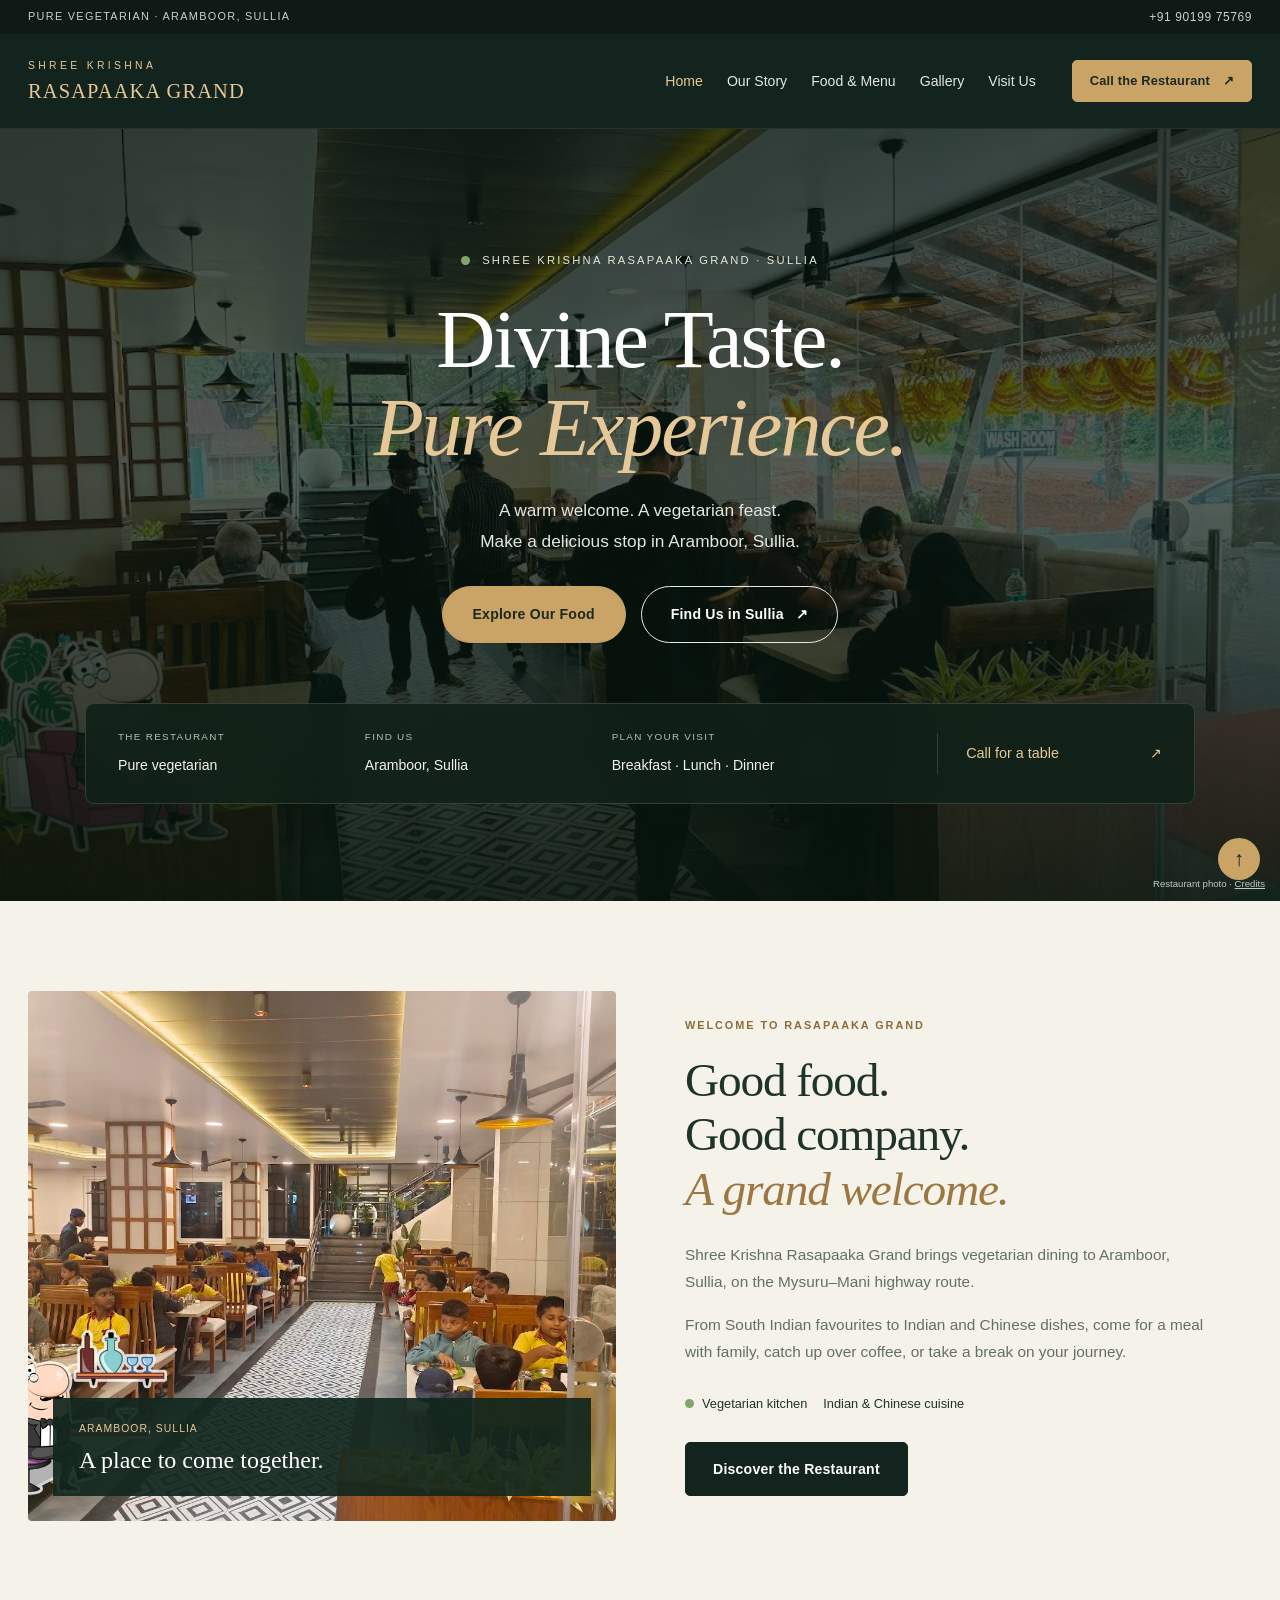
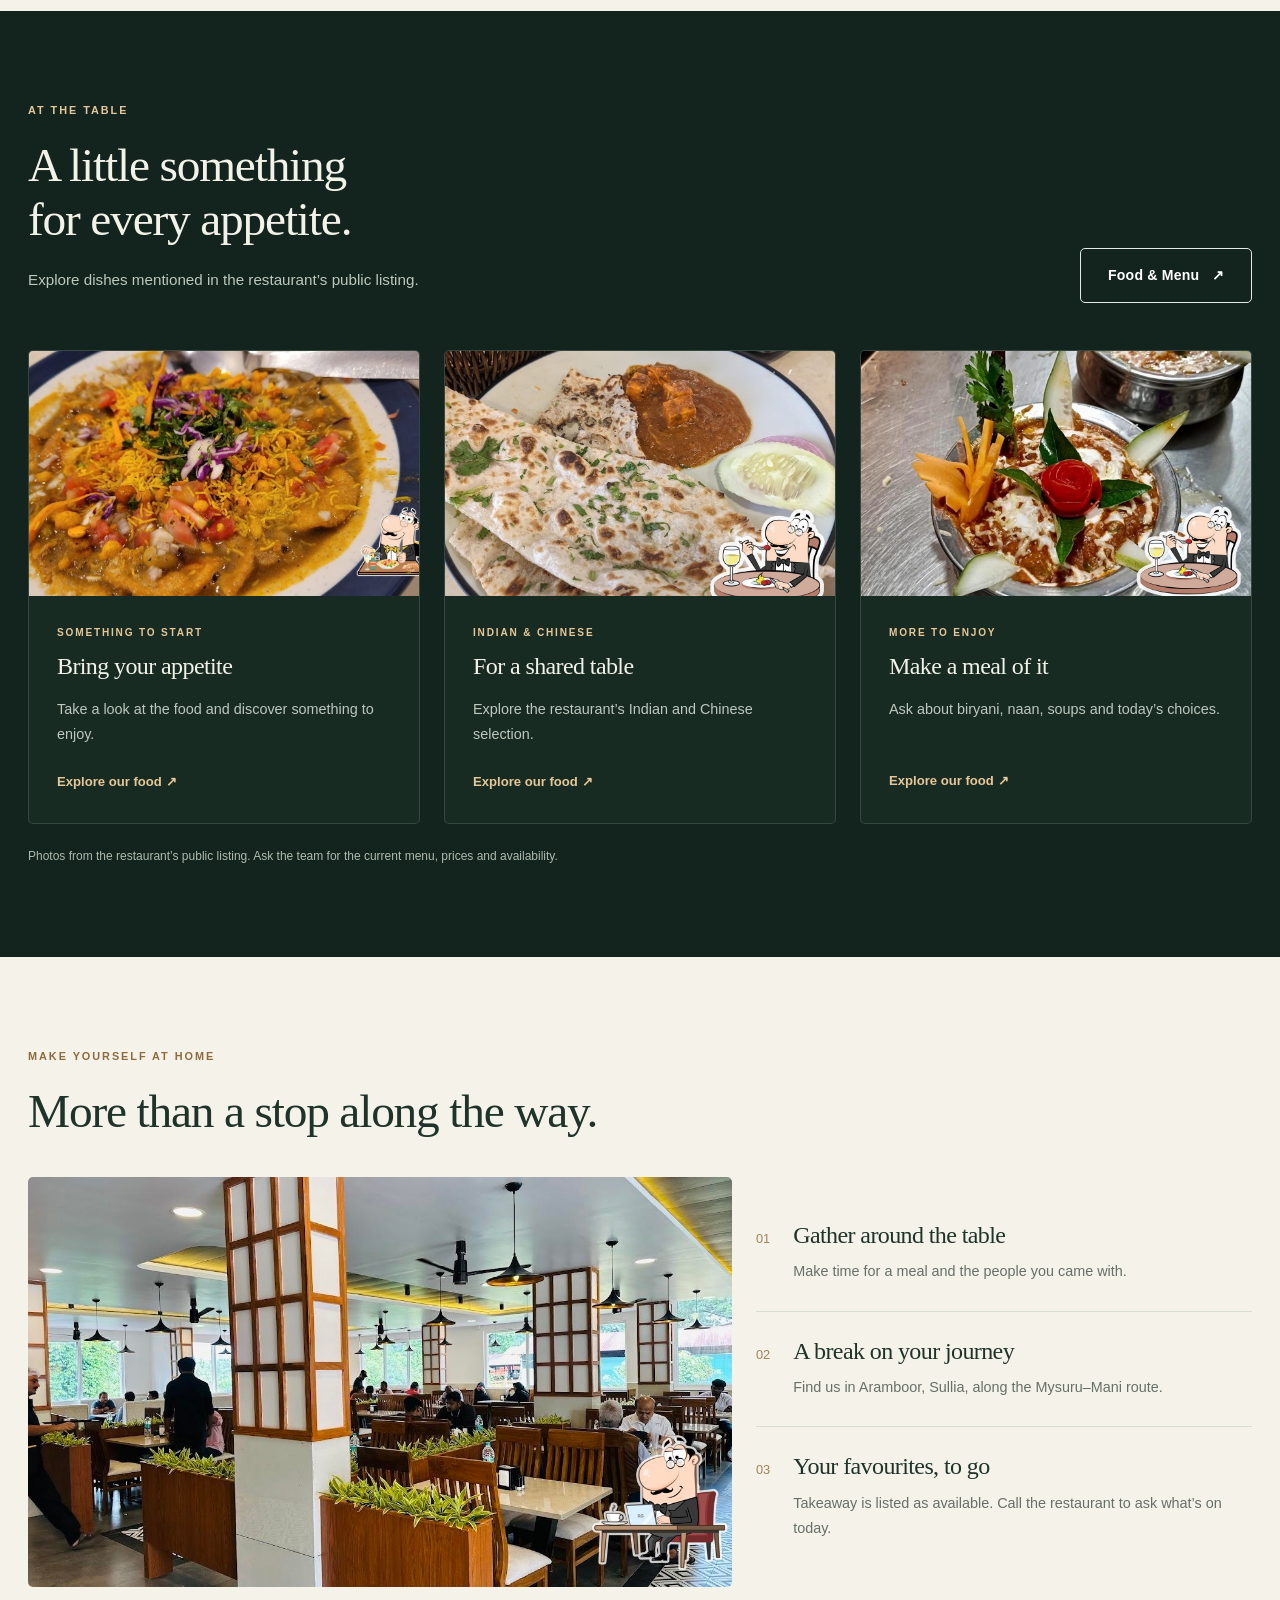
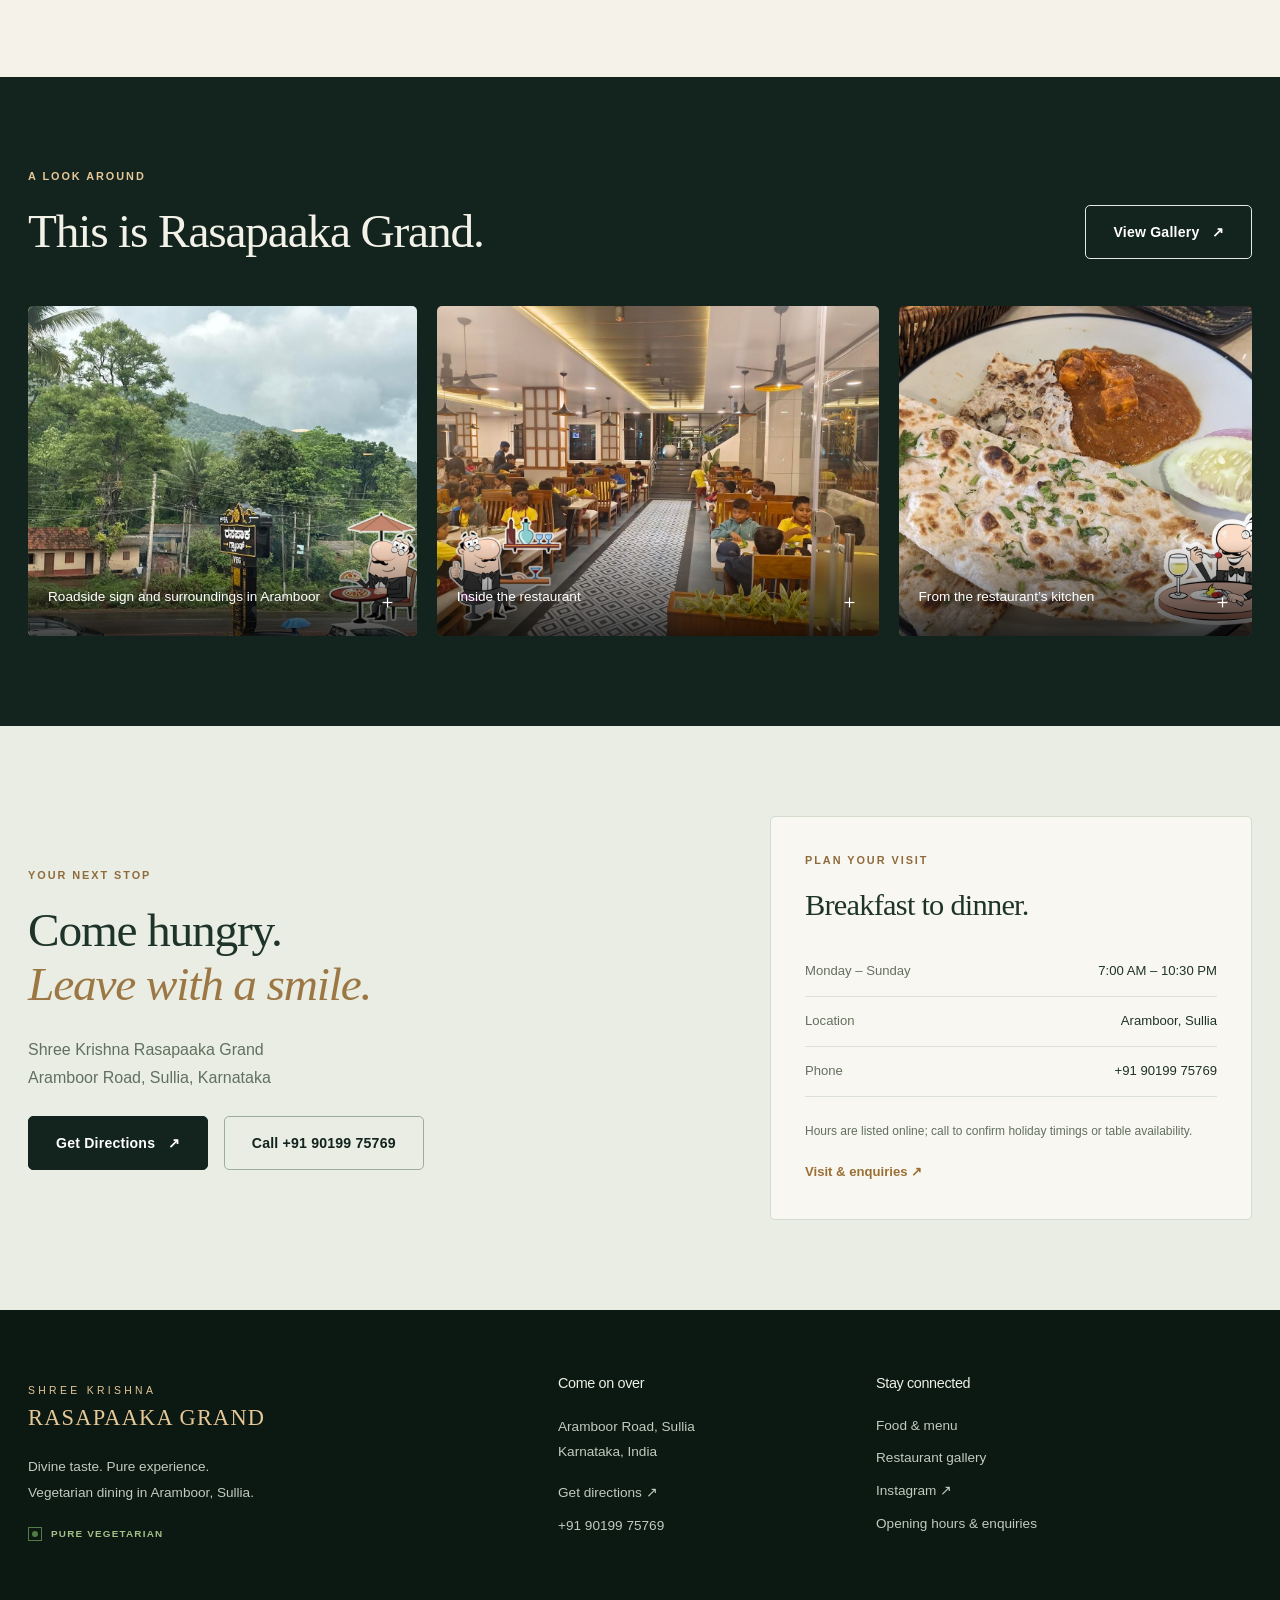
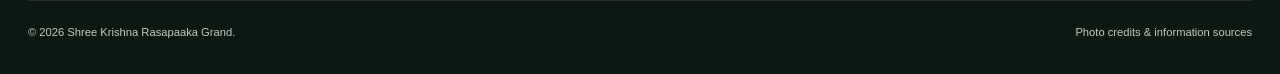
==== index.html @ e3b6c675 "Save Rasapaaka Grand website, original logo and pending corrections" ====
<!doctype html><html lang="en"><head><meta charset="utf-8"><meta name="viewport" content="width=device-width,initial-scale=1"><meta name="theme-color" content="#13231e"><meta name="description" content="Shree Krishna Rasapaaka Grand, a vegetarian restaurant in Aramboor, Sullia. Explore the food, see the restaurant and plan your visit. Call +91 90199 75769."><title>Home | Shree Krishna Rasapaaka Grand, Sullia</title><link rel="stylesheet" href="assets/vendor/bootstrap.min.css"><link rel="stylesheet" href="assets/css/style.css"><script type="application/ld+json">{"@context": "https://schema.org", "@type": "Restaurant", "name": "Shree Krishna Rasapaaka Grand", "telephone": "+919019975769", "address": {"@type": "PostalAddress", "streetAddress": "Aramboor Road", "addressLocality": "Sullia", "addressRegion": "Karnataka", "addressCountry": "IN"}, "servesCuisine": ["Vegetarian", "Indian", "Chinese"], "sameAs": ["https://www.instagram.com/rasapaakagrand/"]}</script></head><body id="top"><a class="skip-link" href="#main">Skip to content</a><div class="topline"><div class="container"><span>PURE VEGETARIAN · ARAMBOOR, SULLIA</span><a href="tel:+919019975769">+91 90199 75769</a></div></div><header><nav class="navbar navbar-expand-lg" aria-label="Main navigation"><div class="container"><a class="brand" href="index.html"><span>SHREE KRISHNA</span><strong>RASAPAAKA GRAND</strong></a><button class="navbar-toggler" type="button" data-bs-toggle="collapse" data-bs-target="#navigation" aria-controls="navigation" aria-expanded="false" aria-label="Toggle menu"><span></span><span></span><span></span></button><div class="collapse navbar-collapse" id="navigation"><ul class="navbar-nav ms-auto align-items-lg-center"><li class="nav-item"><a class="nav-link active" href="index.html" aria-current=page>Home</a></li><li class="nav-item"><a class="nav-link " href="index.html#about" >Our Story</a></li><li class="nav-item"><a class="nav-link " href="menu.html" >Food & Menu</a></li><li class="nav-item"><a class="nav-link " href="gallery.html" >Gallery</a></li><li class="nav-item"><a class="nav-link " href="visit.html" >Visit Us</a></li><li class="nav-item ms-lg-4"><a class="btn btn-gold nav-call" href="tel:+919019975769">Call the Restaurant <span aria-hidden="true">↗</span></a></li></ul></div></div></nav></header><main id="main"><section class="landing-hero" aria-labelledby="hero-heading"><div class="hero-shade"></div><div class="container hero-content"><span class="hero-eyebrow"><i class="veg-dot" aria-hidden="true"></i> SHREE KRISHNA RASAPAAKA GRAND · SULLIA</span><h1 id="hero-heading">Divine Taste.<br><em>Pure Experience.</em></h1><p>A warm welcome. A vegetarian feast.<br>Make a delicious stop in Aramboor, Sullia.</p><div class="hero-actions"><a class="btn btn-gold" href="menu.html">Explore Our Food</a><a class="btn btn-outline-light" href="https://www.google.com/maps/search/?api=1&query=SHREE+KRISHNA+RASAPAAKA+GRAND+Aramboor+Sullia">Find Us in Sullia &nbsp; ↗</a></div><div class="visit-strip"><div><small>THE RESTAURANT</small><strong>Pure vegetarian</strong></div><div><small>FIND US</small><strong>Aramboor, Sullia</strong></div><div><small>PLAN YOUR VISIT</small><strong>Breakfast · Lunch · Dinner</strong></div><a href="tel:+919019975769">Call for a table <span>↗</span></a></div></div><span class="hero-photo-credit">Restaurant photo · <a href="sources.html">Credits</a></span></section><section class="section paper" id="about"><div class="container"><div class="row align-items-center g-5"><div class="col-lg-6"><div class="story-photo"><img src="assets/img/interior.jpg" alt="Dining area at Shree Krishna Rasapaaka Grand" class="" loading="lazy"><span>ARAMBOOR, SULLIA<br><strong>A place to come together.</strong></span></div></div><div class="col-lg-6 story-copy"><span class="eyebrow">WELCOME TO RASAPAAKA GRAND</span><h2>Good food.<br>Good company.<br><em>A grand welcome.</em></h2><p>Shree Krishna Rasapaaka Grand brings vegetarian dining to Aramboor, Sullia, on the Mysuru–Mani highway route.</p><p>From South Indian favourites to Indian and Chinese dishes, come for a meal with family, catch up over coffee, or take a break on your journey.</p><div class="story-facts"><span><i class="veg-dot" aria-hidden="true"></i> Vegetarian kitchen</span><span>Indian & Chinese cuisine</span></div><a class="btn btn-dark-green" href="gallery.html">Discover the Restaurant</a></div></div></div></section><section class="section dark-section" id="food"><div class="container"><div class="section-top"><div class="section-heading"><span class="eyebrow">AT THE TABLE</span><h2>A little something<br>for every appetite.</h2><p>Explore dishes mentioned in the restaurant’s public listing.</p></div><a class="btn btn-outline-light" href="menu.html">Food & Menu &nbsp; ↗</a></div><div class="row g-4"><div class="col-md-4"><article class="food-card"><img src="assets/img/food1.jpg" alt="Food photographed at Rasapaaka Grand" class="" loading="lazy"><div><span class="eyebrow">SOMETHING TO START</span><h3>Bring your appetite</h3><p>Take a look at the food and discover something to enjoy.</p><a class="text-link" href="menu.html">Explore our food ↗</a></div></article></div><div class="col-md-4"><article class="food-card"><img src="assets/img/food2.jpg" alt="A dish served at Rasapaaka Grand" class="" loading="lazy"><div><span class="eyebrow">INDIAN & CHINESE</span><h3>For a shared table</h3><p>Explore the restaurant’s Indian and Chinese selection.</p><a class="text-link" href="menu.html">Explore our food ↗</a></div></article></div><div class="col-md-4"><article class="food-card"><img src="assets/img/food3.jpg" alt="A meal photographed at Rasapaaka Grand" class="" loading="lazy"><div><span class="eyebrow">MORE TO ENJOY</span><h3>Make a meal of it</h3><p>Ask about biryani, naan, soups and today’s choices.</p><a class="text-link" href="menu.html">Explore our food ↗</a></div></article></div></div><p class="subtle-note">Photos from the restaurant’s public listing. Ask the team for the current menu, prices and availability.</p></div></section><section class="section paper" id="experience"><div class="container"><div class="section-heading"><span class="eyebrow">MAKE YOURSELF AT HOME</span><h2>More than a stop along the way.</h2></div><div class="row g-4"><div class="col-lg-7"><img src="assets/img/interior-wide.jpg" alt="Seating and dining space at Rasapaaka Grand" class="experience-image" loading="lazy"></div><div class="col-lg-5 experience-list"><article><span>01</span><div><h3>Gather around the table</h3><p>Make time for a meal and the people you came with.</p></div></article><article><span>02</span><div><h3>A break on your journey</h3><p>Find us in Aramboor, Sullia, along the Mysuru–Mani route.</p></div></article><article><span>03</span><div><h3>Your favourites, to go</h3><p>Takeaway is listed as available. Call the restaurant to ask what’s on today.</p></div></article></div></div></div></section><section class="section dark-section"><div class="container"><div class="section-top"><div class="section-heading"><span class="eyebrow">A LOOK AROUND</span><h2>This is Rasapaaka Grand.</h2></div><a class="btn btn-outline-light" href="gallery.html">View Gallery &nbsp; ↗</a></div><div class="home-gallery"><button type="button" class="gallery-photo" data-photo="assets/img/exterior.jpg" data-caption="Roadside sign and surroundings in Aramboor" aria-label="Enlarge: Roadside sign and surroundings in Aramboor"><img src="assets/img/exterior.jpg" alt="Roadside sign and surroundings in Aramboor" class="" loading="lazy"><span>Roadside sign and surroundings in Aramboor<b aria-hidden="true">＋</b></span></button><button type="button" class="gallery-photo" data-photo="assets/img/interior.jpg" data-caption="Inside the restaurant" aria-label="Enlarge: Inside the restaurant"><img src="assets/img/interior.jpg" alt="Inside the restaurant" class="" loading="lazy"><span>Inside the restaurant<b aria-hidden="true">＋</b></span></button><button type="button" class="gallery-photo" data-photo="assets/img/food2.jpg" data-caption="From the restaurant’s kitchen" aria-label="Enlarge: From the restaurant’s kitchen"><img src="assets/img/food2.jpg" alt="From the restaurant’s kitchen" class="" loading="lazy"><span>From the restaurant’s kitchen<b aria-hidden="true">＋</b></span></button></div></div></section><section class="section visit-home" id="contact"><div class="container"><div class="row g-5 align-items-center"><div class="col-lg-7"><span class="eyebrow">YOUR NEXT STOP</span><h2>Come hungry.<br><em>Leave with a smile.</em></h2><p>Shree Krishna Rasapaaka Grand<br>Aramboor Road, Sullia, Karnataka</p><div class="d-flex gap-3 flex-wrap"><a class="btn btn-dark-green" href="https://www.google.com/maps/search/?api=1&query=SHREE+KRISHNA+RASAPAAKA+GRAND+Aramboor+Sullia">Get Directions &nbsp; ↗</a><a class="btn btn-outline-green" href="tel:+919019975769">Call +91 90199 75769</a></div></div><div class="col-lg-5"><div class="hours-card"><span class="eyebrow">PLAN YOUR VISIT</span><h3>Breakfast to dinner.</h3><dl><div><dt>Monday – Sunday</dt><dd>7:00 AM – 10:30 PM</dd></div><div><dt>Location</dt><dd>Aramboor, Sullia</dd></div><div><dt>Phone</dt><dd><a href="tel:+919019975769">+91 90199 75769</a></dd></div></dl><p>Hours are listed online; call to confirm holiday timings or table availability.</p><a class="text-link" href="visit.html">Visit & enquiries ↗</a></div></div></div></div></section></main><footer><div class="container"><div class="row g-5"><div class="col-lg-5"><a class="brand footer-brand" href="index.html"><span>SHREE KRISHNA</span><strong>RASAPAAKA GRAND</strong></a><p>Divine taste. Pure experience.<br>Vegetarian dining in Aramboor, Sullia.</p><span class="veg-label"><i aria-hidden="true"></i> PURE VEGETARIAN</span></div><div class="col-6 col-lg-3"><h2>Come on over</h2><p>Aramboor Road, Sullia<br>Karnataka, India</p><a href="https://www.google.com/maps/search/?api=1&query=SHREE+KRISHNA+RASAPAAKA+GRAND+Aramboor+Sullia" target="_blank" rel="noopener">Get directions ↗</a><a href="tel:+919019975769">+91 90199 75769</a></div><div class="col-6 col-lg-4"><h2>Stay connected</h2><a href="menu.html">Food & menu</a><a href="gallery.html">Restaurant gallery</a><a href="https://www.instagram.com/rasapaakagrand/" target="_blank" rel="noopener">Instagram ↗</a><a href="visit.html">Opening hours & enquiries</a></div></div><div class="footer-bottom"><span>© <span data-year></span> Shree Krishna Rasapaaka Grand.</span><a href="sources.html">Photo credits & information sources</a></div></div></footer><a class="back-top" href="#top" aria-label="Back to top">↑</a><div class="modal fade" id="galleryModal" tabindex="-1" aria-labelledby="galleryTitle" aria-hidden="true"><div class="modal-dialog modal-xl modal-dialog-centered"><div class="modal-content"><div class="modal-header"><h2 id="galleryTitle" class="modal-title fs-5">Restaurant gallery</h2><button class="btn-close btn-close-white" data-bs-dismiss="modal" aria-label="Close"></button></div><div class="modal-body"><img id="galleryFull" alt=""><p id="galleryCaption"></p></div></div></div></div><script src="assets/vendor/bootstrap.bundle.min.js"></script><script src="assets/js/main.js"></script></body></html>
---- assets/css/style.css ----
:root{--forest:#13231e;--deep:#101a16;--gold:#caa467;--gold-light:#e6c797;--paper:#f5f2e9;--ink:#1e3329;--muted:#69736d;--line:#d9ded5;--bs-body-font-family:Arial,Helvetica,sans-serif}html{scroll-behavior:smooth;scroll-padding-top:95px}body{font-size:16px;line-height:1.75;color:var(--ink);background:var(--paper)}h1,h2,h3{font-family:Georgia,'Times New Roman',serif;line-height:1.15;font-weight:400;letter-spacing:-.025em}h2{font-size:clamp(2.2rem,3.7vw,3.7rem)}h3{font-size:1.5rem}h1 em,h2 em{font-weight:400;color:#9c7744}a{color:inherit;text-decoration:none}a:hover{color:#a2773c}img{display:block;width:100%;object-fit:cover}button,a,input,select,textarea{touch-action:manipulation}a:focus-visible,button:focus-visible{outline:3px solid #caa467;outline-offset:5px}.container{max-width:1320px;padding-left:28px;padding-right:28px}.topline{background:#0f1915;color:#c9d1c9;font-size:.68rem;letter-spacing:.12em}.topline .container{display:flex;justify-content:space-between;align-items:center;min-height:34px}.topline a{font-size:.75rem;letter-spacing:.05em}header{position:sticky;top:0;z-index:1030;background:var(--forest);border-bottom:1px solid #ffffff13}.navbar{min-height:94px;padding:12px 0}.brand{display:inline-flex;flex-direction:column;flex-shrink:0;color:var(--gold-light)}.brand:hover{color:var(--gold-light)}.brand span{font-size:.65rem;letter-spacing:.32em;margin-bottom:3px}.brand strong{font-family:Georgia,serif;font-size:1.28rem;font-weight:400;letter-spacing:.055em;line-height:1.3}.nav-link{color:#e2e8e2!important;font-size:.88rem;margin:0 12px;padding:10px 0!important}.nav-link.active,.nav-link:hover{color:var(--gold-light)!important}.nav-call{padding:11px 17px!important;font-size:.8rem!important}.nav-call span{margin-left:9px}.navbar-toggler{border:1px solid #caa46780;border-radius:4px;padding:9px}.navbar-toggler span{width:24px;height:2px;display:block;background:var(--gold-light);margin:5px 0}.btn{padding:16px 27px;border-radius:5px;font-size:.88rem;font-weight:600;line-height:1.45;letter-spacing:.015em;transition:transform .2s,background .2s}.btn:hover{transform:translateY(-2px)}.btn-gold{color:#1c291e;background:var(--gold);border:1px solid var(--gold)}.btn-gold:hover{color:#112118;background:var(--gold-light);border-color:var(--gold-light)}.btn-outline-light{border:1px solid #e5e9e4;color:#fff}.btn-outline-light:hover{background:var(--paper);color:var(--forest)}.btn-dark-green{background:var(--forest);color:white;border:1px solid var(--forest)}.btn-dark-green:hover{background:#2b4b39;color:white}.btn-outline-green{border:1px solid #9eac9f;color:var(--forest)}.btn-outline-green:hover{background:var(--forest);color:white}.landing-hero{position:relative;background:url('../img/hero.jpg') center 46%/cover;min-height:720px;min-height:calc(100svh - 128px);display:flex;align-items:center;padding:65px 0 45px;color:white}.hero-shade{position:absolute;inset:0;background:linear-gradient(180deg,#07150dc4,#07150daa 45%,#07150de8)}.hero-content{position:relative;text-align:center}.hero-eyebrow{display:inline-flex;gap:12px;align-items:center;color:#e4e8da;font-size:.7rem;letter-spacing:.2em}.veg-dot{display:inline-block;width:9px;height:9px;border-radius:50%;background:#83a46c;flex-shrink:0}.landing-hero h1{font-size:clamp(3.5rem,6.4vw,6.2rem);margin:22px 0 24px;line-height:1.07}.landing-hero h1 em{color:var(--gold-light)}.landing-hero p{font-size:1.08rem;color:#e2e6df;line-height:1.8}.hero-actions{display:flex;justify-content:center;gap:15px;flex-wrap:wrap;margin-top:29px}.hero-actions .btn{border-radius:40px;min-width:184px;padding:17px 29px}.visit-strip{background:#112118e8;backdrop-filter:blur(12px);border:1px solid #ffffff23;border-radius:9px;margin:60px auto 0;display:grid;grid-template-columns:1fr 1fr 1.35fr 1fr;max-width:1110px;text-align:left;padding:24px 32px;gap:22px;align-items:center}.visit-strip small{display:block;color:#b4c0b6;letter-spacing:.13em;font-size:.62rem;margin-bottom:6px}.visit-strip strong{font-size:.88rem;font-weight:400;color:#f1f3ed}.visit-strip>a{display:flex;justify-content:space-between;gap:15px;align-items:center;color:var(--gold-light);border-left:1px solid #ffffff25;padding:8px 0 8px 28px;font-size:.9rem}.hero-photo-credit{position:absolute;right:15px;bottom:8px;font-size:.6rem;color:#c1c9c0}.hero-photo-credit a{text-decoration:underline}.section{padding:90px 0}.paper{background:var(--paper)}.eyebrow{display:block;color:#8e6b3d;font-size:.68rem;font-weight:600;letter-spacing:.18em;margin-bottom:18px}.story-photo{position:relative}.story-photo>img{height:530px;border-radius:4px}.story-photo>span{position:absolute;bottom:25px;left:25px;right:25px;background:#12261eeb;color:#e6c797;padding:22px 26px;font-size:.65rem;letter-spacing:.1em}.story-photo strong{display:block;color:#fff;font:400 1.5rem Georgia,serif;letter-spacing:0;margin-top:9px}.story-copy{padding-left:45px}.story-copy h2{margin-bottom:26px}.story-copy p{color:#637066;font-size:.96rem;max-width:520px}.story-facts{display:flex;flex-wrap:wrap;gap:16px;margin:27px 0;font-size:.8rem}.story-facts span{display:flex;align-items:center;gap:8px}.dark-section{background:var(--forest);color:#f3f2e9}.dark-section .eyebrow{color:var(--gold-light)}.dark-section p{color:#bdc8be}.section-top{display:flex;justify-content:space-between;gap:25px;align-items:end;margin-bottom:40px}.section-top .btn{flex-shrink:0;margin-bottom:7px}.section-heading{margin-bottom:38px}.section-top .section-heading{margin:0}.section-heading p{max-width:620px;margin-top:20px;font-size:.95rem}.food-card{border:1px solid #ffffff20;border-radius:5px;overflow:hidden;height:100%;background:#182b22}.food-card>img{height:245px}.food-card>div{padding:28px}.food-card .eyebrow{font-size:.63rem;margin-bottom:12px}.food-card p{font-size:.9rem;min-height:3.4em;margin:16px 0 20px}.text-link{font-size:.82rem;font-weight:600;color:#9a7035}.dark-section .text-link{color:var(--gold-light)}.subtle-note{font-size:.75rem!important;margin:22px 0 0;color:#aebbb0!important}.experience-image{height:410px;border-radius:5px}.experience-list{display:flex;flex-direction:column;justify-content:center}.experience-list article{display:flex;gap:23px;padding:26px 0;border-bottom:1px solid var(--line)}.experience-list article:last-child{border:0}.experience-list article>span{color:#a38456;font-size:.8rem;margin-top:6px}.experience-list p{font-size:.9rem;color:#657068;margin:10px 0 0}.experience-list h3{font-size:1.5rem}.home-gallery{display:grid;grid-template-columns:1.1fr 1.25fr 1fr;gap:20px}.gallery-photo{display:block;width:100%;height:330px;padding:0;border:0;border-radius:5px;overflow:hidden;position:relative;background:var(--forest)}.gallery-photo img{height:100%;transition:transform .3s}.gallery-photo:hover img{transform:scale(1.03)}.gallery-photo>span{position:absolute;inset:auto 0 0;padding:45px 20px 18px;background:linear-gradient(transparent,#000b);color:white;font-size:.85rem;display:flex;justify-content:space-between;gap:14px;text-align:left}.gallery-photo b{font-size:1.2rem;font-weight:400}.gallery-cell .gallery-photo{height:315px}.visit-home{background:#e9ede3}.visit-home p{color:#62705f;margin:24px 0}.hours-card{background:#f8f7f1;border:1px solid #d4dccd;padding:34px;border-radius:5px}.hours-card h3{font-size:1.9rem}.hours-card dl{margin:24px 0}.hours-card dl>div{padding:13px 0;border-bottom:1px solid #dce1d5;display:flex;justify-content:space-between;gap:14px;font-size:.82rem}.hours-card dt{font-weight:400;color:#64705f}.hours-card dd{text-align:right;margin:0}.hours-card p{font-size:.75rem;margin:15px 0}.inner-hero{background:var(--forest);color:white;padding:67px 0 75px}.inner-hero .eyebrow{color:var(--gold-light)}.inner-hero h1{font-size:clamp(2.9rem,5vw,5rem);max-width:950px;margin-bottom:25px}.inner-hero p{color:#c0cbbf;max-width:700px;font-size:1rem;margin-bottom:0}.menu-intro{max-width:720px}.menu-intro h2{font-size:2.6rem}.menu-intro p{color:#657163;margin:22px 0}.filter-bar{display:flex;gap:8px;flex-wrap:wrap;margin:30px 0}.filter-button{background:none;border:1px solid #ced6c9;padding:10px 20px;border-radius:30px;font-size:.83rem;color:var(--forest)}.filter-button.active{background:var(--forest);border-color:var(--forest);color:white}.menu-item{background:#fffefa;border:1px solid #dfe3d9;padding:28px;height:100%;border-radius:5px}.menu-item h3{font-size:1.8rem;margin:16px 0}.menu-item p{color:#697265;font-size:.9rem;margin:0}.veg-label{display:inline-flex;align-items:center;gap:9px;font-size:.62rem;font-weight:600;letter-spacing:.12em;color:#658355}.veg-label i{display:inline-block;width:14px;height:14px;border:1px solid #527c44;position:relative}.veg-label i:after{content:'';position:absolute;width:6px;height:6px;inset:3px;background:#527c44;border-radius:50%}.menu-contact{display:flex;align-items:center;justify-content:space-between;gap:25px;margin-top:38px;padding:30px;background:#e8ecdf;border-radius:5px}.menu-contact p{font-size:.9rem;color:#61705d;margin:10px 0 0}.menu-contact .btn{flex-shrink:0}.photo-note{font-size:.78rem;color:#6a7366;margin:28px 0 0}.photo-note a{text-decoration:underline}.phone-display{font-size:1.5rem;color:#7d5c2c}.visit-hours{margin-top:30px;border-top:1px solid #d4dccc;padding-top:25px}.visit-hours h3{font-size:1.35rem}.visit-hours p{margin:12px 0 0}.visit-hours small{color:#68755f;font-size:.75rem}.location-photo{display:block;position:relative}.location-photo img{height:430px;border-radius:5px}.location-photo>span{position:absolute;bottom:0;left:0;right:0;background:#13231ef0;color:white;padding:22px;display:flex;justify-content:space-between;gap:10px;font-size:.78rem}.location-photo b{font-weight:400;color:var(--gold-light)}.enquiry-panel{padding:30px;border:1px solid #ffffff29;border-radius:7px;background:#1a2c22}.enquiry-panel label{font-size:.82rem;display:block;margin:0 0 8px;color:#e5eade}.form-control,.form-select{min-height:49px;font-size:.9rem;border-color:#5e6c5d;background-color:#112119;color:white;color-scheme:dark}.form-select{--bs-form-select-bg-img:url("data:image/svg+xml,%3csvg xmlns='http://www.w3.org/2000/svg' viewBox='0 0 16 16'%3e%3cpath fill='none' stroke='%23ddd' stroke-linecap='round' stroke-linejoin='round' stroke-width='2' d='m2 5 6 6 6-6'/%3e%3c/svg%3e")}.form-control:focus,.form-select:focus{background:#112119;color:white;border-color:var(--gold);box-shadow:0 0 0 .15rem #caa46733}#enquiryResult:not(:empty){padding:15px;border-left:3px solid var(--gold);background:#caa46715;margin-top:18px;color:#d9e3d4;font-size:.85rem}.reading-width{max-width:900px}.reading-width h2{font-size:2rem}.reading-width p{font-size:1rem;color:#64705e}.reading-width a{text-decoration:underline}.modal-content{background:var(--forest);color:white}.modal-header{border-color:#ffffff25}.modal-body img{max-height:72vh;object-fit:contain}.modal-body p{font-size:.85rem;margin:15px 0 0;color:#c5d0c0}footer{background:#0c1912;color:#c1cbbf;padding:65px 0 0}.footer-brand{margin-bottom:22px}.footer-brand strong{font-size:1.4rem}footer p{font-size:.85rem;line-height:1.9}footer h2{font-family:Arial,sans-serif;font-size:.9rem;color:#edf0e5;margin-bottom:22px}footer a:not(.brand){display:block;font-size:.85rem;margin-bottom:9px}footer a:hover{color:var(--gold-light)}footer .veg-label{color:#a4bf89}.footer-bottom{border-top:1px solid #ffffff19;display:flex;justify-content:space-between;gap:20px;margin-top:50px;padding:22px 0;font-size:.7rem}.footer-bottom a{font-size:.7rem!important}.back-top{position:fixed;bottom:20px;right:20px;background:var(--gold);color:var(--forest);width:42px;height:42px;display:grid;place-items:center;border-radius:50%;z-index:50;font-size:1.3rem}.skip-link{position:fixed;top:-70px;left:15px;padding:10px 15px;background:var(--gold);z-index:2000}.skip-link:focus{top:10px}[hidden]{display:none!important}
@media(min-width:1600px){.container{max-width:1480px}.landing-hero h1{font-size:7rem}.hero-content{padding-top:15px}.visit-strip{margin-top:75px}.story-photo>img{height:550px}}
@media(max-width:1199px){.nav-link{margin:0 8px;font-size:.8rem}.brand strong{font-size:1.08rem}.nav-call{font-size:.7rem!important;padding:10px 12px!important}.visit-strip{padding:23px;gap:18px}.story-copy{padding-left:24px}}
@media(max-width:991px){.navbar{min-height:80px}.navbar-collapse{padding:20px 0;max-height:calc(100dvh - 90px);overflow:auto}.nav-link{font-size:1rem;margin:0;padding:11px 0!important}.nav-call{font-size:.9rem!important;margin-top:10px}.brand strong{font-size:1.25rem}.landing-hero{min-height:calc(100svh - 114px);padding-top:65px}.landing-hero h1{font-size:5rem}.visit-strip{grid-template-columns:1fr 1fr;margin-top:50px;gap:23px}.visit-strip>a{border-left:none;padding:0}.section{padding:65px 0}.story-photo>img{height:410px}.story-copy{padding-left:12px}.story-copy h2{font-size:3rem}.food-card>img{height:185px}.food-card>div{padding:20px}.food-card h3{font-size:1.35rem}.experience-image{height:400px}.home-gallery{gap:12px}.home-gallery .gallery-photo{height:275px}.section-top{align-items:start}.section-top h2{font-size:2.6rem}.section-top .btn{margin-top:30px}}
@media(max-width:575px){.container{padding-left:20px;padding-right:20px}.topline{font-size:.52rem;letter-spacing:.045em}.topline a{font-size:.65rem}.topline .container{min-height:30px}.brand span{font-size:.57rem}.brand strong{font-size:1.09rem}.navbar{min-height:75px}.landing-hero{min-height:calc(100svh - 105px);padding:47px 0 39px;background-position:45% center}.hero-eyebrow{font-size:.57rem;letter-spacing:.085em;gap:8px}.landing-hero h1{font-size:3.55rem;margin:25px 0}.landing-hero p{font-size:.94rem}.hero-actions{gap:10px;margin-top:24px}.hero-actions .btn{padding:14px 16px;font-size:.77rem;min-width:0;flex:1}.visit-strip{padding:21px 18px;gap:19px 15px;margin-top:34px}.visit-strip small{font-size:.54rem;letter-spacing:.08em}.visit-strip strong{font-size:.74rem}.visit-strip>a{font-size:.78rem}.hero-photo-credit{font-size:.52rem}.section{padding:50px 0}h2,.story-copy h2{font-size:2.65rem}.story-photo>img{height:365px}.story-photo>span{left:15px;right:15px;bottom:15px;padding:18px}.story-photo strong{font-size:1.25rem}.story-copy{padding-left:12px}.story-copy p{font-size:.95rem}.section-top{display:block;margin-bottom:28px}.section-top .btn{margin-top:20px}.section-top h2{font-size:2.6rem}.food-card>img{height:235px}.food-card>div{padding:25px}.food-card h3{font-size:1.6rem}.food-card p{min-height:0}.experience-image{height:270px}.experience-list article{padding:20px 0}.home-gallery{grid-template-columns:1fr}.home-gallery .gallery-photo{height:280px}.hours-card{padding:26px}.hours-card dl>div{font-size:.76rem}.inner-hero{padding:46px 0 50px}.inner-hero h1{font-size:2.9rem}.inner-hero p{font-size:.94rem}.filter-bar{gap:7px}.filter-button{padding:8px 14px;font-size:.77rem}.menu-contact{display:block;padding:25px}.menu-contact .btn{margin-top:20px}.location-photo img{height:340px}.location-photo>span{font-size:.66rem;padding:18px}.enquiry-panel{padding:22px}.gallery-cell .gallery-photo{height:295px}.footer-brand strong{font-size:1.3rem}.footer-bottom{display:block;margin-top:35px}.footer-bottom a{margin-top:10px}.back-top{width:38px;height:38px;right:12px;bottom:12px}}
@media(prefers-reduced-motion:reduce){html{scroll-behavior:auto}*{transition:none!important}}
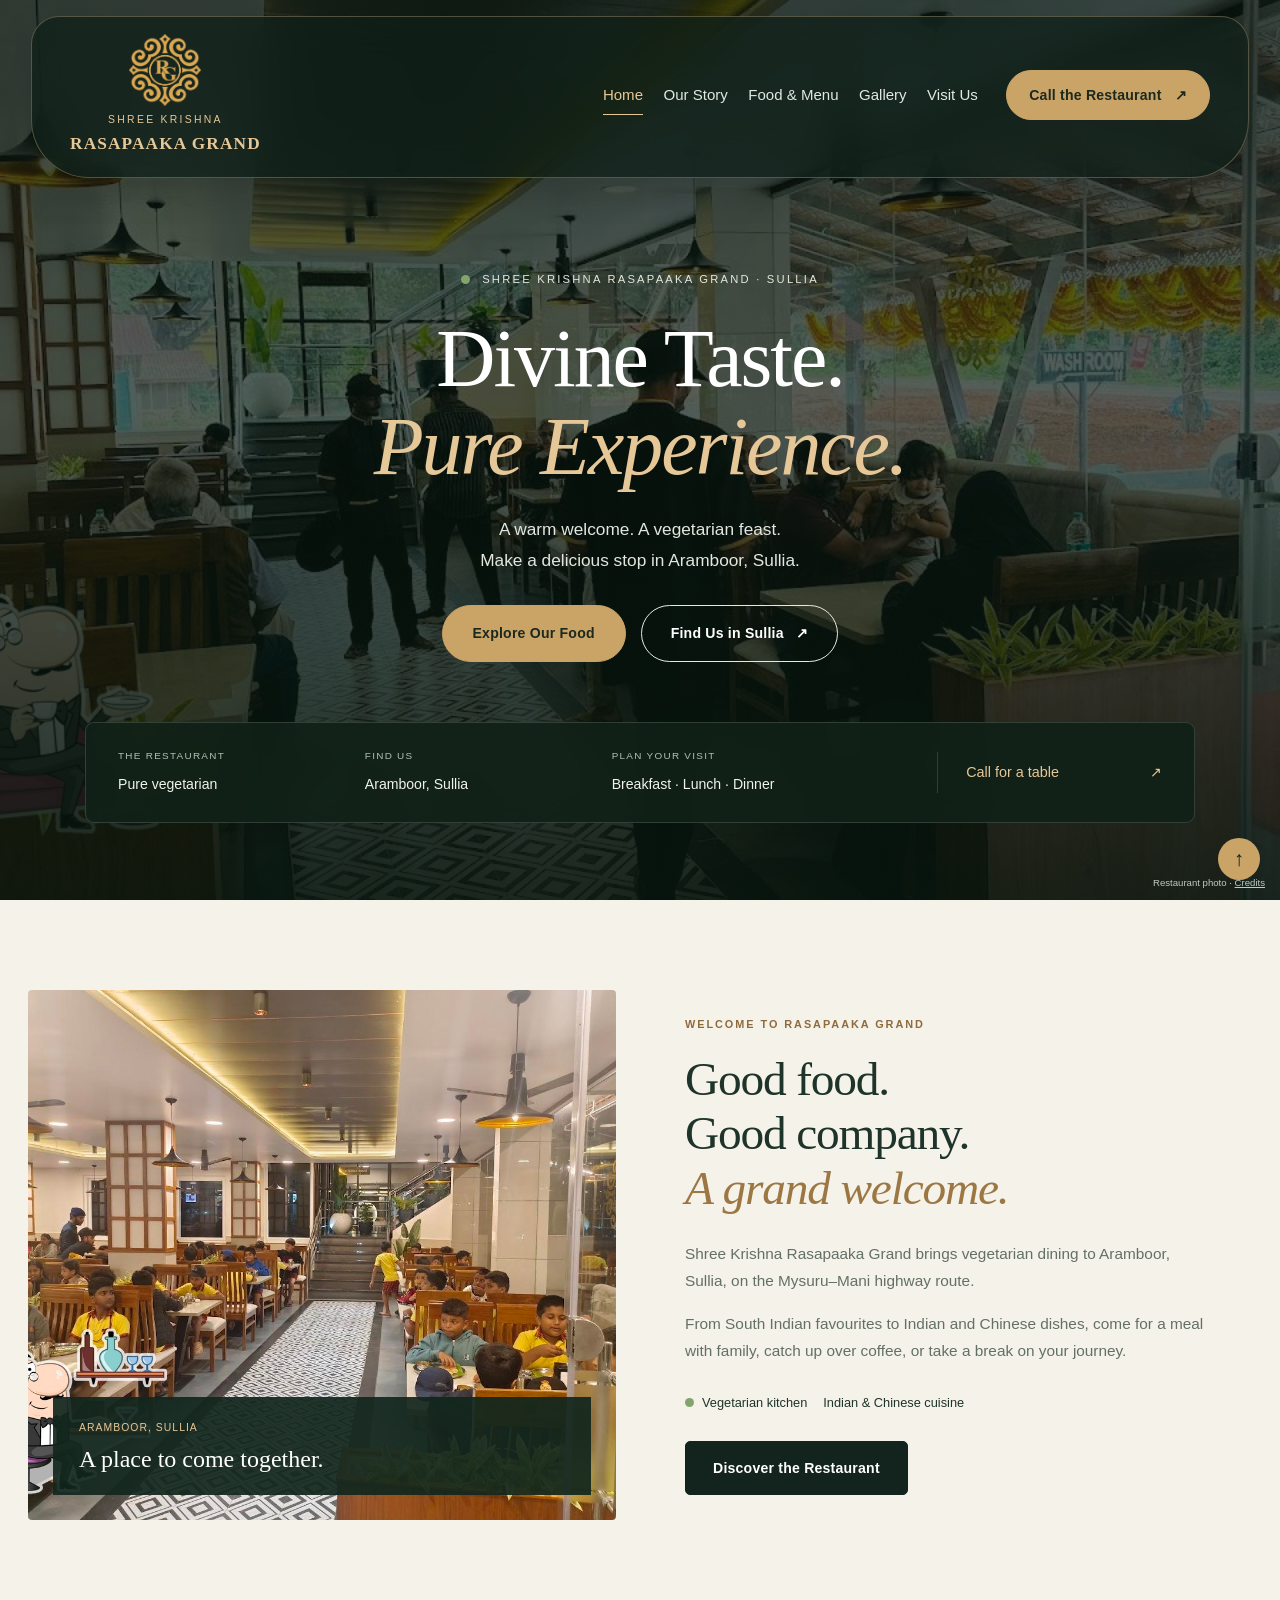
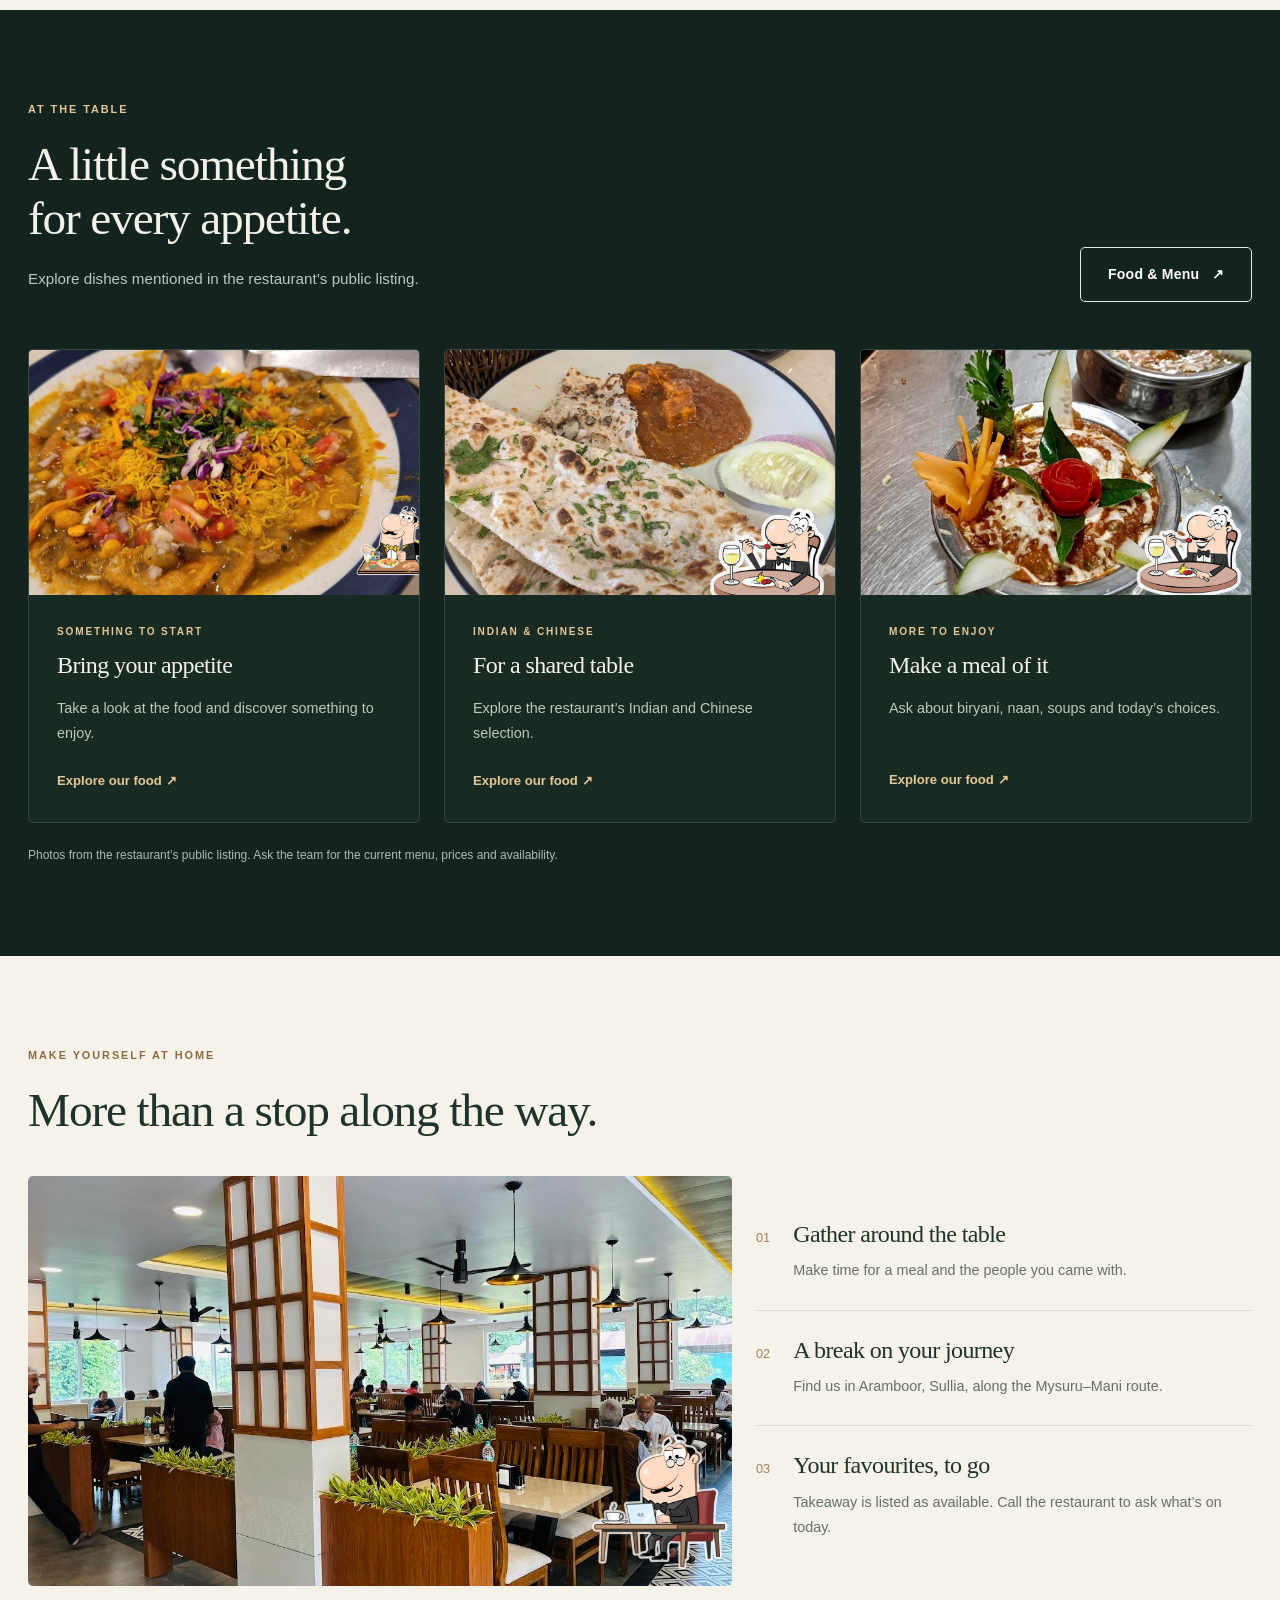
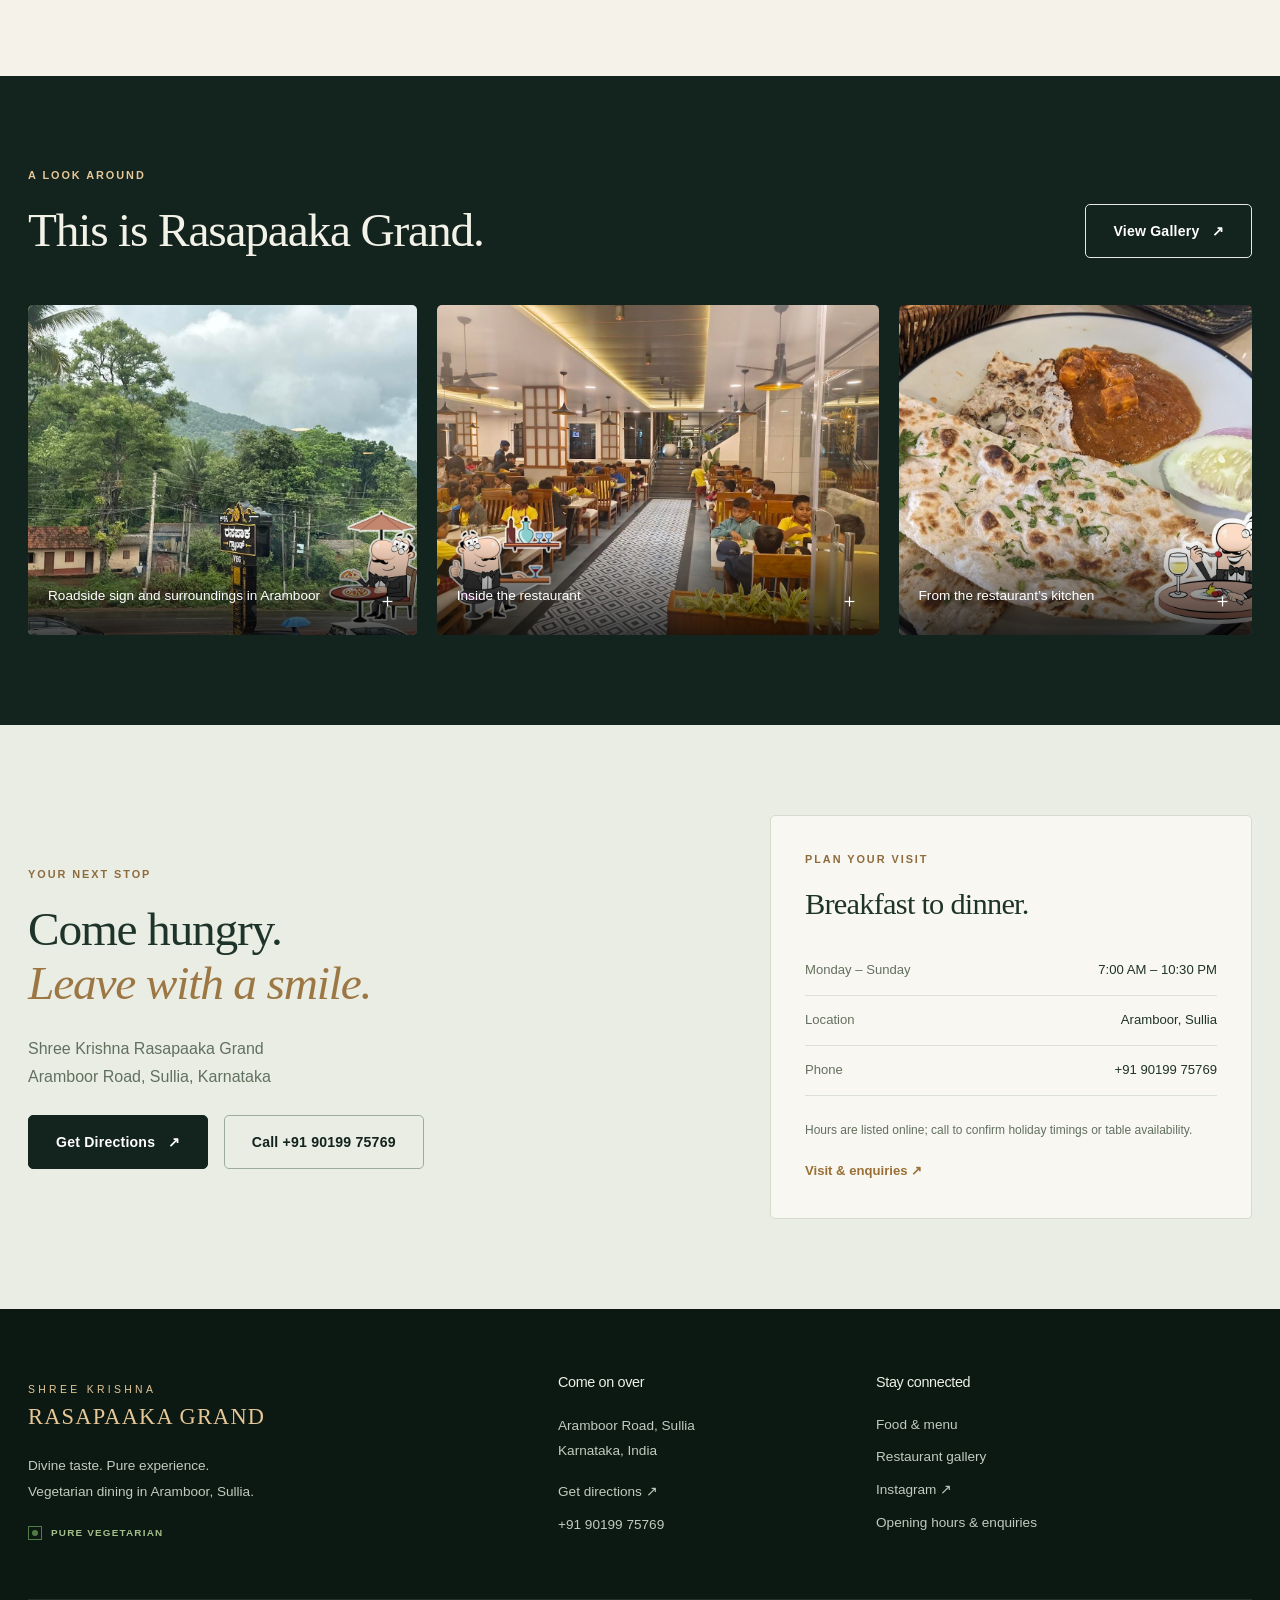
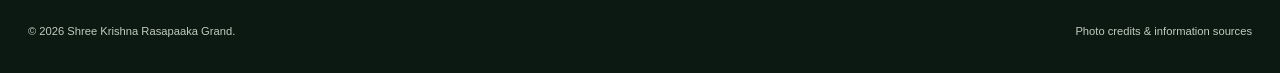
==== commit 0c016f03: "Add curved glass header, enhanced gold logo and responsive shared navigation" ====
--- a/index.html
+++ b/index.html
@@ -1 +1 @@
-<!doctype html><html lang="en"><head><meta charset="utf-8"><meta name="viewport" content="width=device-width,initial-scale=1"><meta name="theme-color" content="#13231e"><meta name="description" content="Shree Krishna Rasapaaka Grand, a vegetarian restaurant in Aramboor, Sullia. Explore the food, see the restaurant and plan your visit. Call +91 90199 75769."><title>Home | Shree Krishna Rasapaaka Grand, Sullia</title><link rel="stylesheet" href="assets/vendor/bootstrap.min.css"><link rel="stylesheet" href="assets/css/style.css"><script type="application/ld+json">{"@context": "https://schema.org", "@type": "Restaurant", "name": "Shree Krishna Rasapaaka Grand", "telephone": "+919019975769", "address": {"@type": "PostalAddress", "streetAddress": "Aramboor Road", "addressLocality": "Sullia", "addressRegion": "Karnataka", "addressCountry": "IN"}, "servesCuisine": ["Vegetarian", "Indian", "Chinese"], "sameAs": ["https://www.instagram.com/rasapaakagrand/"]}</script></head><body id="top"><a class="skip-link" href="#main">Skip to content</a><div class="topline"><div class="container"><span>PURE VEGETARIAN · ARAMBOOR, SULLIA</span><a href="tel:+919019975769">+91 90199 75769</a></div></div><header><nav class="navbar navbar-expand-lg" aria-label="Main navigation"><div class="container"><a class="brand" href="index.html"><span>SHREE KRISHNA</span><strong>RASAPAAKA GRAND</strong></a><button class="navbar-toggler" type="button" data-bs-toggle="collapse" data-bs-target="#navigation" aria-controls="navigation" aria-expanded="false" aria-label="Toggle menu"><span></span><span></span><span></span></button><div class="collapse navbar-collapse" id="navigation"><ul class="navbar-nav ms-auto align-items-lg-center"><li class="nav-item"><a class="nav-link active" href="index.html" aria-current=page>Home</a></li><li class="nav-item"><a class="nav-link " href="index.html#about" >Our Story</a></li><li class="nav-item"><a class="nav-link " href="menu.html" >Food & Menu</a></li><li class="nav-item"><a class="nav-link " href="gallery.html" >Gallery</a></li><li class="nav-item"><a class="nav-link " href="visit.html" >Visit Us</a></li><li class="nav-item ms-lg-4"><a class="btn btn-gold nav-call" href="tel:+919019975769">Call the Restaurant <span aria-hidden="true">↗</span></a></li></ul></div></div></nav></header><main id="main"><section class="landing-hero" aria-labelledby="hero-heading"><div class="hero-shade"></div><div class="container hero-content"><span class="hero-eyebrow"><i class="veg-dot" aria-hidden="true"></i> SHREE KRISHNA RASAPAAKA GRAND · SULLIA</span><h1 id="hero-heading">Divine Taste.<br><em>Pure Experience.</em></h1><p>A warm welcome. A vegetarian feast.<br>Make a delicious stop in Aramboor, Sullia.</p><div class="hero-actions"><a class="btn btn-gold" href="menu.html">Explore Our Food</a><a class="btn btn-outline-light" href="https://www.google.com/maps/search/?api=1&query=SHREE+KRISHNA+RASAPAAKA+GRAND+Aramboor+Sullia">Find Us in Sullia &nbsp; ↗</a></div><div class="visit-strip"><div><small>THE RESTAURANT</small><strong>Pure vegetarian</strong></div><div><small>FIND US</small><strong>Aramboor, Sullia</strong></div><div><small>PLAN YOUR VISIT</small><strong>Breakfast · Lunch · Dinner</strong></div><a href="tel:+919019975769">Call for a table <span>↗</span></a></div></div><span class="hero-photo-credit">Restaurant photo · <a href="sources.html">Credits</a></span></section><section class="section paper" id="about"><div class="container"><div class="row align-items-center g-5"><div class="col-lg-6"><div class="story-photo"><img src="assets/img/interior.jpg" alt="Dining area at Shree Krishna Rasapaaka Grand" class="" loading="lazy"><span>ARAMBOOR, SULLIA<br><strong>A place to come together.</strong></span></div></div><div class="col-lg-6 story-copy"><span class="eyebrow">WELCOME TO RASAPAAKA GRAND</span><h2>Good food.<br>Good company.<br><em>A grand welcome.</em></h2><p>Shree Krishna Rasapaaka Grand brings vegetarian dining to Aramboor, Sullia, on the Mysuru–Mani highway route.</p><p>From South Indian favourites to Indian and Chinese dishes, come for a meal with family, catch up over coffee, or take a break on your journey.</p><div class="story-facts"><span><i class="veg-dot" aria-hidden="true"></i> Vegetarian kitchen</span><span>Indian & Chinese cuisine</span></div><a class="btn btn-dark-green" href="gallery.html">Discover the Restaurant</a></div></div></div></section><section class="section dark-section" id="food"><div class="container"><div class="section-top"><div class="section-heading"><span class="eyebrow">AT THE TABLE</span><h2>A little something<br>for every appetite.</h2><p>Explore dishes mentioned in the restaurant’s public listing.</p></div><a class="btn btn-outline-light" href="menu.html">Food & Menu &nbsp; ↗</a></div><div class="row g-4"><div class="col-md-4"><article class="food-card"><img src="assets/img/food1.jpg" alt="Food photographed at Rasapaaka Grand" class="" loading="lazy"><div><span class="eyebrow">SOMETHING TO START</span><h3>Bring your appetite</h3><p>Take a look at the food and discover something to enjoy.</p><a class="text-link" href="menu.html">Explore our food ↗</a></div></article></div><div class="col-md-4"><article class="food-card"><img src="assets/img/food2.jpg" alt="A dish served at Rasapaaka Grand" class="" loading="lazy"><div><span class="eyebrow">INDIAN & CHINESE</span><h3>For a shared table</h3><p>Explore the restaurant’s Indian and Chinese selection.</p><a class="text-link" href="menu.html">Explore our food ↗</a></div></article></div><div class="col-md-4"><article class="food-card"><img src="assets/img/food3.jpg" alt="A meal photographed at Rasapaaka Grand" class="" loading="lazy"><div><span class="eyebrow">MORE TO ENJOY</span><h3>Make a meal of it</h3><p>Ask about biryani, naan, soups and today’s choices.</p><a class="text-link" href="menu.html">Explore our food ↗</a></div></article></div></div><p class="subtle-note">Photos from the restaurant’s public listing. Ask the team for the current menu, prices and availability.</p></div></section><section class="section paper" id="experience"><div class="container"><div class="section-heading"><span class="eyebrow">MAKE YOURSELF AT HOME</span><h2>More than a stop along the way.</h2></div><div class="row g-4"><div class="col-lg-7"><img src="assets/img/interior-wide.jpg" alt="Seating and dining space at Rasapaaka Grand" class="experience-image" loading="lazy"></div><div class="col-lg-5 experience-list"><article><span>01</span><div><h3>Gather around the table</h3><p>Make time for a meal and the people you came with.</p></div></article><article><span>02</span><div><h3>A break on your journey</h3><p>Find us in Aramboor, Sullia, along the Mysuru–Mani route.</p></div></article><article><span>03</span><div><h3>Your favourites, to go</h3><p>Takeaway is listed as available. Call the restaurant to ask what’s on today.</p></div></article></div></div></div></section><section class="section dark-section"><div class="container"><div class="section-top"><div class="section-heading"><span class="eyebrow">A LOOK AROUND</span><h2>This is Rasapaaka Grand.</h2></div><a class="btn btn-outline-light" href="gallery.html">View Gallery &nbsp; ↗</a></div><div class="home-gallery"><button type="button" class="gallery-photo" data-photo="assets/img/exterior.jpg" data-caption="Roadside sign and surroundings in Aramboor" aria-label="Enlarge: Roadside sign and surroundings in Aramboor"><img src="assets/img/exterior.jpg" alt="Roadside sign and surroundings in Aramboor" class="" loading="lazy"><span>Roadside sign and surroundings in Aramboor<b aria-hidden="true">＋</b></span></button><button type="button" class="gallery-photo" data-photo="assets/img/interior.jpg" data-caption="Inside the restaurant" aria-label="Enlarge: Inside the restaurant"><img src="assets/img/interior.jpg" alt="Inside the restaurant" class="" loading="lazy"><span>Inside the restaurant<b aria-hidden="true">＋</b></span></button><button type="button" class="gallery-photo" data-photo="assets/img/food2.jpg" data-caption="From the restaurant’s kitchen" aria-label="Enlarge: From the restaurant’s kitchen"><img src="assets/img/food2.jpg" alt="From the restaurant’s kitchen" class="" loading="lazy"><span>From the restaurant’s kitchen<b aria-hidden="true">＋</b></span></button></div></div></section><section class="section visit-home" id="contact"><div class="container"><div class="row g-5 align-items-center"><div class="col-lg-7"><span class="eyebrow">YOUR NEXT STOP</span><h2>Come hungry.<br><em>Leave with a smile.</em></h2><p>Shree Krishna Rasapaaka Grand<br>Aramboor Road, Sullia, Karnataka</p><div class="d-flex gap-3 flex-wrap"><a class="btn btn-dark-green" href="https://www.google.com/maps/search/?api=1&query=SHREE+KRISHNA+RASAPAAKA+GRAND+Aramboor+Sullia">Get Directions &nbsp; ↗</a><a class="btn btn-outline-green" href="tel:+919019975769">Call +91 90199 75769</a></div></div><div class="col-lg-5"><div class="hours-card"><span class="eyebrow">PLAN YOUR VISIT</span><h3>Breakfast to dinner.</h3><dl><div><dt>Monday – Sunday</dt><dd>7:00 AM – 10:30 PM</dd></div><div><dt>Location</dt><dd>Aramboor, Sullia</dd></div><div><dt>Phone</dt><dd><a href="tel:+919019975769">+91 90199 75769</a></dd></div></dl><p>Hours are listed online; call to confirm holiday timings or table availability.</p><a class="text-link" href="visit.html">Visit & enquiries ↗</a></div></div></div></div></section></main><footer><div class="container"><div class="row g-5"><div class="col-lg-5"><a class="brand footer-brand" href="index.html"><span>SHREE KRISHNA</span><strong>RASAPAAKA GRAND</strong></a><p>Divine taste. Pure experience.<br>Vegetarian dining in Aramboor, Sullia.</p><span class="veg-label"><i aria-hidden="true"></i> PURE VEGETARIAN</span></div><div class="col-6 col-lg-3"><h2>Come on over</h2><p>Aramboor Road, Sullia<br>Karnataka, India</p><a href="https://www.google.com/maps/search/?api=1&query=SHREE+KRISHNA+RASAPAAKA+GRAND+Aramboor+Sullia" target="_blank" rel="noopener">Get directions ↗</a><a href="tel:+919019975769">+91 90199 75769</a></div><div class="col-6 col-lg-4"><h2>Stay connected</h2><a href="menu.html">Food & menu</a><a href="gallery.html">Restaurant gallery</a><a href="https://www.instagram.com/rasapaakagrand/" target="_blank" rel="noopener">Instagram ↗</a><a href="visit.html">Opening hours & enquiries</a></div></div><div class="footer-bottom"><span>© <span data-year></span> Shree Krishna Rasapaaka Grand.</span><a href="sources.html">Photo credits & information sources</a></div></div></footer><a class="back-top" href="#top" aria-label="Back to top">↑</a><div class="modal fade" id="galleryModal" tabindex="-1" aria-labelledby="galleryTitle" aria-hidden="true"><div class="modal-dialog modal-xl modal-dialog-centered"><div class="modal-content"><div class="modal-header"><h2 id="galleryTitle" class="modal-title fs-5">Restaurant gallery</h2><button class="btn-close btn-close-white" data-bs-dismiss="modal" aria-label="Close"></button></div><div class="modal-body"><img id="galleryFull" alt=""><p id="galleryCaption"></p></div></div></div></div><script src="assets/vendor/bootstrap.bundle.min.js"></script><script src="assets/js/main.js"></script></body></html>+<!doctype html><html lang="en"><head><meta charset="utf-8"><meta name="viewport" content="width=device-width,initial-scale=1"><meta name="theme-color" content="#13231e"><meta name="description" content="Shree Krishna Rasapaaka Grand, a vegetarian restaurant in Aramboor, Sullia. Explore the food, see the restaurant and plan your visit. Call +91 90199 75769."><title>Home | Shree Krishna Rasapaaka Grand, Sullia</title><link rel="stylesheet" href="assets/vendor/bootstrap.min.css"><link rel="stylesheet" href="assets/css/style.css"><script type="application/ld+json">{"@context": "https://schema.org", "@type": "Restaurant", "name": "Shree Krishna Rasapaaka Grand", "telephone": "+919019975769", "address": {"@type": "PostalAddress", "streetAddress": "Aramboor Road", "addressLocality": "Sullia", "addressRegion": "Karnataka", "addressCountry": "IN"}, "servesCuisine": ["Vegetarian", "Indian", "Chinese"], "sameAs": ["https://www.instagram.com/rasapaakagrand/"]}</script></head><body id="top"><a class="skip-link" href="#main">Skip to content</a><header class="site-header" id="siteHeader"><noscript><a href="index.html">Shree Krishna Rasapaaka Grand</a> · <a href="menu.html">Menu</a> · <a href="gallery.html">Gallery</a> · <a href="visit.html">Visit us</a></noscript></header><main id="main"><section class="landing-hero" aria-labelledby="hero-heading"><div class="hero-shade"></div><div class="container hero-content"><span class="hero-eyebrow"><i class="veg-dot" aria-hidden="true"></i> SHREE KRISHNA RASAPAAKA GRAND · SULLIA</span><h1 id="hero-heading">Divine Taste.<br><em>Pure Experience.</em></h1><p>A warm welcome. A vegetarian feast.<br>Make a delicious stop in Aramboor, Sullia.</p><div class="hero-actions"><a class="btn btn-gold" href="menu.html">Explore Our Food</a><a class="btn btn-outline-light" href="https://www.google.com/maps/search/?api=1&query=SHREE+KRISHNA+RASAPAAKA+GRAND+Aramboor+Sullia">Find Us in Sullia &nbsp; ↗</a></div><div class="visit-strip"><div><small>THE RESTAURANT</small><strong>Pure vegetarian</strong></div><div><small>FIND US</small><strong>Aramboor, Sullia</strong></div><div><small>PLAN YOUR VISIT</small><strong>Breakfast · Lunch · Dinner</strong></div><a href="tel:+919019975769">Call for a table <span>↗</span></a></div></div><span class="hero-photo-credit">Restaurant photo · <a href="sources.html">Credits</a></span></section><section class="section paper" id="about"><div class="container"><div class="row align-items-center g-5"><div class="col-lg-6"><div class="story-photo"><img src="assets/img/interior.jpg" alt="Dining area at Shree Krishna Rasapaaka Grand" class="" loading="lazy"><span>ARAMBOOR, SULLIA<br><strong>A place to come together.</strong></span></div></div><div class="col-lg-6 story-copy"><span class="eyebrow">WELCOME TO RASAPAAKA GRAND</span><h2>Good food.<br>Good company.<br><em>A grand welcome.</em></h2><p>Shree Krishna Rasapaaka Grand brings vegetarian dining to Aramboor, Sullia, on the Mysuru–Mani highway route.</p><p>From South Indian favourites to Indian and Chinese dishes, come for a meal with family, catch up over coffee, or take a break on your journey.</p><div class="story-facts"><span><i class="veg-dot" aria-hidden="true"></i> Vegetarian kitchen</span><span>Indian & Chinese cuisine</span></div><a class="btn btn-dark-green" href="gallery.html">Discover the Restaurant</a></div></div></div></section><section class="section dark-section" id="food"><div class="container"><div class="section-top"><div class="section-heading"><span class="eyebrow">AT THE TABLE</span><h2>A little something<br>for every appetite.</h2><p>Explore dishes mentioned in the restaurant’s public listing.</p></div><a class="btn btn-outline-light" href="menu.html">Food & Menu &nbsp; ↗</a></div><div class="row g-4"><div class="col-md-4"><article class="food-card"><img src="assets/img/food1.jpg" alt="Food photographed at Rasapaaka Grand" class="" loading="lazy"><div><span class="eyebrow">SOMETHING TO START</span><h3>Bring your appetite</h3><p>Take a look at the food and discover something to enjoy.</p><a class="text-link" href="menu.html">Explore our food ↗</a></div></article></div><div class="col-md-4"><article class="food-card"><img src="assets/img/food2.jpg" alt="A dish served at Rasapaaka Grand" class="" loading="lazy"><div><span class="eyebrow">INDIAN & CHINESE</span><h3>For a shared table</h3><p>Explore the restaurant’s Indian and Chinese selection.</p><a class="text-link" href="menu.html">Explore our food ↗</a></div></article></div><div class="col-md-4"><article class="food-card"><img src="assets/img/food3.jpg" alt="A meal photographed at Rasapaaka Grand" class="" loading="lazy"><div><span class="eyebrow">MORE TO ENJOY</span><h3>Make a meal of it</h3><p>Ask about biryani, naan, soups and today’s choices.</p><a class="text-link" href="menu.html">Explore our food ↗</a></div></article></div></div><p class="subtle-note">Photos from the restaurant’s public listing. Ask the team for the current menu, prices and availability.</p></div></section><section class="section paper" id="experience"><div class="container"><div class="section-heading"><span class="eyebrow">MAKE YOURSELF AT HOME</span><h2>More than a stop along the way.</h2></div><div class="row g-4"><div class="col-lg-7"><img src="assets/img/interior-wide.jpg" alt="Seating and dining space at Rasapaaka Grand" class="experience-image" loading="lazy"></div><div class="col-lg-5 experience-list"><article><span>01</span><div><h3>Gather around the table</h3><p>Make time for a meal and the people you came with.</p></div></article><article><span>02</span><div><h3>A break on your journey</h3><p>Find us in Aramboor, Sullia, along the Mysuru–Mani route.</p></div></article><article><span>03</span><div><h3>Your favourites, to go</h3><p>Takeaway is listed as available. Call the restaurant to ask what’s on today.</p></div></article></div></div></div></section><section class="section dark-section"><div class="container"><div class="section-top"><div class="section-heading"><span class="eyebrow">A LOOK AROUND</span><h2>This is Rasapaaka Grand.</h2></div><a class="btn btn-outline-light" href="gallery.html">View Gallery &nbsp; ↗</a></div><div class="home-gallery"><button type="button" class="gallery-photo" data-photo="assets/img/exterior.jpg" data-caption="Roadside sign and surroundings in Aramboor" aria-label="Enlarge: Roadside sign and surroundings in Aramboor"><img src="assets/img/exterior.jpg" alt="Roadside sign and surroundings in Aramboor" class="" loading="lazy"><span>Roadside sign and surroundings in Aramboor<b aria-hidden="true">＋</b></span></button><button type="button" class="gallery-photo" data-photo="assets/img/interior.jpg" data-caption="Inside the restaurant" aria-label="Enlarge: Inside the restaurant"><img src="assets/img/interior.jpg" alt="Inside the restaurant" class="" loading="lazy"><span>Inside the restaurant<b aria-hidden="true">＋</b></span></button><button type="button" class="gallery-photo" data-photo="assets/img/food2.jpg" data-caption="From the restaurant’s kitchen" aria-label="Enlarge: From the restaurant’s kitchen"><img src="assets/img/food2.jpg" alt="From the restaurant’s kitchen" class="" loading="lazy"><span>From the restaurant’s kitchen<b aria-hidden="true">＋</b></span></button></div></div></section><section class="section visit-home" id="contact"><div class="container"><div class="row g-5 align-items-center"><div class="col-lg-7"><span class="eyebrow">YOUR NEXT STOP</span><h2>Come hungry.<br><em>Leave with a smile.</em></h2><p>Shree Krishna Rasapaaka Grand<br>Aramboor Road, Sullia, Karnataka</p><div class="d-flex gap-3 flex-wrap"><a class="btn btn-dark-green" href="https://www.google.com/maps/search/?api=1&query=SHREE+KRISHNA+RASAPAAKA+GRAND+Aramboor+Sullia">Get Directions &nbsp; ↗</a><a class="btn btn-outline-green" href="tel:+919019975769">Call +91 90199 75769</a></div></div><div class="col-lg-5"><div class="hours-card"><span class="eyebrow">PLAN YOUR VISIT</span><h3>Breakfast to dinner.</h3><dl><div><dt>Monday – Sunday</dt><dd>7:00 AM – 10:30 PM</dd></div><div><dt>Location</dt><dd>Aramboor, Sullia</dd></div><div><dt>Phone</dt><dd><a href="tel:+919019975769">+91 90199 75769</a></dd></div></dl><p>Hours are listed online; call to confirm holiday timings or table availability.</p><a class="text-link" href="visit.html">Visit & enquiries ↗</a></div></div></div></div></section></main><footer><div class="container"><div class="row g-5"><div class="col-lg-5"><a class="brand footer-brand" href="index.html"><span>SHREE KRISHNA</span><strong>RASAPAAKA GRAND</strong></a><p>Divine taste. Pure experience.<br>Vegetarian dining in Aramboor, Sullia.</p><span class="veg-label"><i aria-hidden="true"></i> PURE VEGETARIAN</span></div><div class="col-6 col-lg-3"><h2>Come on over</h2><p>Aramboor Road, Sullia<br>Karnataka, India</p><a href="https://www.google.com/maps/search/?api=1&query=SHREE+KRISHNA+RASAPAAKA+GRAND+Aramboor+Sullia" target="_blank" rel="noopener">Get directions ↗</a><a href="tel:+919019975769">+91 90199 75769</a></div><div class="col-6 col-lg-4"><h2>Stay connected</h2><a href="menu.html">Food & menu</a><a href="gallery.html">Restaurant gallery</a><a href="https://www.instagram.com/rasapaakagrand/" target="_blank" rel="noopener">Instagram ↗</a><a href="visit.html">Opening hours & enquiries</a></div></div><div class="footer-bottom"><span>© <span data-year></span> Shree Krishna Rasapaaka Grand.</span><a href="sources.html">Photo credits & information sources</a></div></div></footer><a class="back-top" href="#top" aria-label="Back to top">↑</a><div class="modal fade" id="galleryModal" tabindex="-1" aria-labelledby="galleryTitle" aria-hidden="true"><div class="modal-dialog modal-xl modal-dialog-centered"><div class="modal-content"><div class="modal-header"><h2 id="galleryTitle" class="modal-title fs-5">Restaurant gallery</h2><button class="btn-close btn-close-white" data-bs-dismiss="modal" aria-label="Close"></button></div><div class="modal-body"><img id="galleryFull" alt=""><p id="galleryCaption"></p></div></div></div></div><script src="assets/vendor/bootstrap.bundle.min.js"></script><script src="assets/js/header.js"></script><script src="assets/js/main.js"></script></body></html>
--- a/assets/css/style.css
+++ b/assets/css/style.css
@@ -4,3 +4,75 @@
 @media(max-width:991px){.navbar{min-height:80px}.navbar-collapse{padding:20px 0;max-height:calc(100dvh - 90px);overflow:auto}.nav-link{font-size:1rem;margin:0;padding:11px 0!important}.nav-call{font-size:.9rem!important;margin-top:10px}.brand strong{font-size:1.25rem}.landing-hero{min-height:calc(100svh - 114px);padding-top:65px}.landing-hero h1{font-size:5rem}.visit-strip{grid-template-columns:1fr 1fr;margin-top:50px;gap:23px}.visit-strip>a{border-left:none;padding:0}.section{padding:65px 0}.story-photo>img{height:410px}.story-copy{padding-left:12px}.story-copy h2{font-size:3rem}.food-card>img{height:185px}.food-card>div{padding:20px}.food-card h3{font-size:1.35rem}.experience-image{height:400px}.home-gallery{gap:12px}.home-gallery .gallery-photo{height:275px}.section-top{align-items:start}.section-top h2{font-size:2.6rem}.section-top .btn{margin-top:30px}}
 @media(max-width:575px){.container{padding-left:20px;padding-right:20px}.topline{font-size:.52rem;letter-spacing:.045em}.topline a{font-size:.65rem}.topline .container{min-height:30px}.brand span{font-size:.57rem}.brand strong{font-size:1.09rem}.navbar{min-height:75px}.landing-hero{min-height:calc(100svh - 105px);padding:47px 0 39px;background-position:45% center}.hero-eyebrow{font-size:.57rem;letter-spacing:.085em;gap:8px}.landing-hero h1{font-size:3.55rem;margin:25px 0}.landing-hero p{font-size:.94rem}.hero-actions{gap:10px;margin-top:24px}.hero-actions .btn{padding:14px 16px;font-size:.77rem;min-width:0;flex:1}.visit-strip{padding:21px 18px;gap:19px 15px;margin-top:34px}.visit-strip small{font-size:.54rem;letter-spacing:.08em}.visit-strip strong{font-size:.74rem}.visit-strip>a{font-size:.78rem}.hero-photo-credit{font-size:.52rem}.section{padding:50px 0}h2,.story-copy h2{font-size:2.65rem}.story-photo>img{height:365px}.story-photo>span{left:15px;right:15px;bottom:15px;padding:18px}.story-photo strong{font-size:1.25rem}.story-copy{padding-left:12px}.story-copy p{font-size:.95rem}.section-top{display:block;margin-bottom:28px}.section-top .btn{margin-top:20px}.section-top h2{font-size:2.6rem}.food-card>img{height:235px}.food-card>div{padding:25px}.food-card h3{font-size:1.6rem}.food-card p{min-height:0}.experience-image{height:270px}.experience-list article{padding:20px 0}.home-gallery{grid-template-columns:1fr}.home-gallery .gallery-photo{height:280px}.hours-card{padding:26px}.hours-card dl>div{font-size:.76rem}.inner-hero{padding:46px 0 50px}.inner-hero h1{font-size:2.9rem}.inner-hero p{font-size:.94rem}.filter-bar{gap:7px}.filter-button{padding:8px 14px;font-size:.77rem}.menu-contact{display:block;padding:25px}.menu-contact .btn{margin-top:20px}.location-photo img{height:340px}.location-photo>span{font-size:.66rem;padding:18px}.enquiry-panel{padding:22px}.gallery-cell .gallery-photo{height:295px}.footer-brand strong{font-size:1.3rem}.footer-bottom{display:block;margin-top:35px}.footer-bottom a{margin-top:10px}.back-top{width:38px;height:38px;right:12px;bottom:12px}}
 @media(prefers-reduced-motion:reduce){html{scroll-behavior:auto}*{transition:none!important}}
+
+/* Floating glass header shared by all pages. */
+:root {
+  --header-inset: clamp(12px, 2.4vw, 40px);
+  --header-clearance: 205px;
+  --header-glass: rgba(15, 31, 24, .76);
+}
+html { scroll-padding-top: var(--header-clearance); }
+.site-header {
+  position: fixed;
+  inset: 16px var(--header-inset) auto;
+  max-width: 1480px;
+  margin-inline: auto;
+  background: var(--header-glass);
+  border: 1px solid rgba(230, 199, 151, .3);
+  border-radius: 28px 28px 58px 58px;
+  box-shadow: 0 12px 36px rgba(0, 0, 0, .16);
+  -webkit-backdrop-filter: blur(22px) saturate(135%);
+  backdrop-filter: blur(22px) saturate(135%);
+  transition: background .2s, box-shadow .2s;
+}
+.site-header.is-scrolled, .site-header.menu-open { --header-glass: rgba(15, 31, 24, .93); }
+.site-header .navbar { padding: 17px 0 21px; min-height: 0; }
+.site-header .header-container { max-width: none; padding-inline: clamp(22px, 3vw, 48px); gap: 24px; }
+.site-header .header-brand { align-items: center; text-align: center; gap: 4px; }
+.site-header .brand-logo { width: 72px; height: 72px; object-fit: contain; filter: brightness(0) saturate(100%) invert(72%) sepia(31%) saturate(740%) hue-rotate(358deg) brightness(92%) contrast(88%); }
+.site-header .header-brand span { font-size: .65rem; letter-spacing: .22em; margin: 3px 0 0; line-height: 1.4; }
+.site-header .header-brand strong { font-size: 1.08rem; letter-spacing: .065em; font-weight: 600; line-height: 1.4; }
+.site-header .navbar-nav { gap: clamp(12px, 1.6vw, 28px); }
+.site-header .nav-link { position: relative; font-size: .94rem; margin: 0; padding: 12px 0 !important; white-space: nowrap; }
+.site-header .nav-link::after { content: ''; position: absolute; bottom: 5px; left: 0; right: 0; height: 1px; background: var(--gold-light); transform: scaleX(0); transition: transform .2s; }
+.site-header .nav-link:hover::after, .site-header .nav-link.active::after { transform: scaleX(1); }
+.site-header .nav-call { border-radius: 40px; padding: 14px 22px !important; font-size: .88rem !important; white-space: nowrap; margin-left: 8px; }
+.site-header .navbar-toggler { border-radius: 50%; width: 48px; height: 48px; padding: 10px; flex-shrink: 0; }
+.site-header .navbar-toggler span { width: 24px; margin: 5px auto; transition: transform .2s, opacity .2s; }
+.site-header .navbar-toggler[aria-expanded="true"] span:nth-child(1) { transform: translateY(7px) rotate(45deg); }
+.site-header .navbar-toggler[aria-expanded="true"] span:nth-child(2) { opacity: 0; }
+.site-header .navbar-toggler[aria-expanded="true"] span:nth-child(3) { transform: translateY(-7px) rotate(-45deg); }
+.landing-hero { min-height: 100svh; padding-top: calc(var(--header-clearance) + 28px); }
+.inner-hero { padding-top: calc(var(--header-clearance) + 24px); }
+@supports not ((backdrop-filter: blur(1px)) or (-webkit-backdrop-filter: blur(1px))) {
+  .site-header { background: rgba(15, 31, 24, .97); }
+}
+@media (max-width: 1199px) {
+  :root { --header-clearance: 185px; }
+  .site-header { border-radius: 24px 24px 40px 40px; }
+  .site-header .navbar { padding: 14px 0 18px; }
+  .site-header .brand-logo { width: 64px; height: 64px; }
+  .site-header .navbar-collapse { flex-basis: 100%; max-height: calc(100dvh - 200px); overflow-y: auto; padding: 16px 0 4px; border-top: 1px solid #ffffff24; }
+  .site-header .navbar-collapse:not(.show):not(.collapsing) { display: none; }
+  .site-header .navbar-nav { gap: 4px; }
+  .site-header .nav-link { font-size: 1rem; padding: 12px 8px !important; }
+  .site-header .nav-link::after { display: none; }
+  .site-header .nav-link.active { background: #caa46714; border-radius: 10px; }
+  .site-header .nav-call { margin: 8px 0 4px; display: inline-flex; }
+}
+@media (max-width: 575px) {
+  :root { --header-clearance: 164px; }
+  .site-header { top: 10px; border-radius: 20px 20px 32px 32px; }
+  .site-header .header-container { padding-inline: 20px; gap: 12px; }
+  .site-header .navbar { padding: 12px 0 15px; }
+  .site-header .brand-logo { width: 54px; height: 54px; }
+  .site-header .header-brand { gap: 3px; }
+  .site-header .header-brand span { font-size: .6rem; }
+  .site-header .header-brand strong { font-size: .88rem; letter-spacing: .045em; }
+  .site-header .navbar-collapse { max-height: calc(100dvh - 176px); }
+  .landing-hero { padding-top: calc(var(--header-clearance) + 26px); }
+  .inner-hero { padding-top: calc(var(--header-clearance) + 26px); }
+}
+@media (prefers-reduced-motion: reduce) {
+  .site-header, .site-header * { transition: none !important; }
+}
